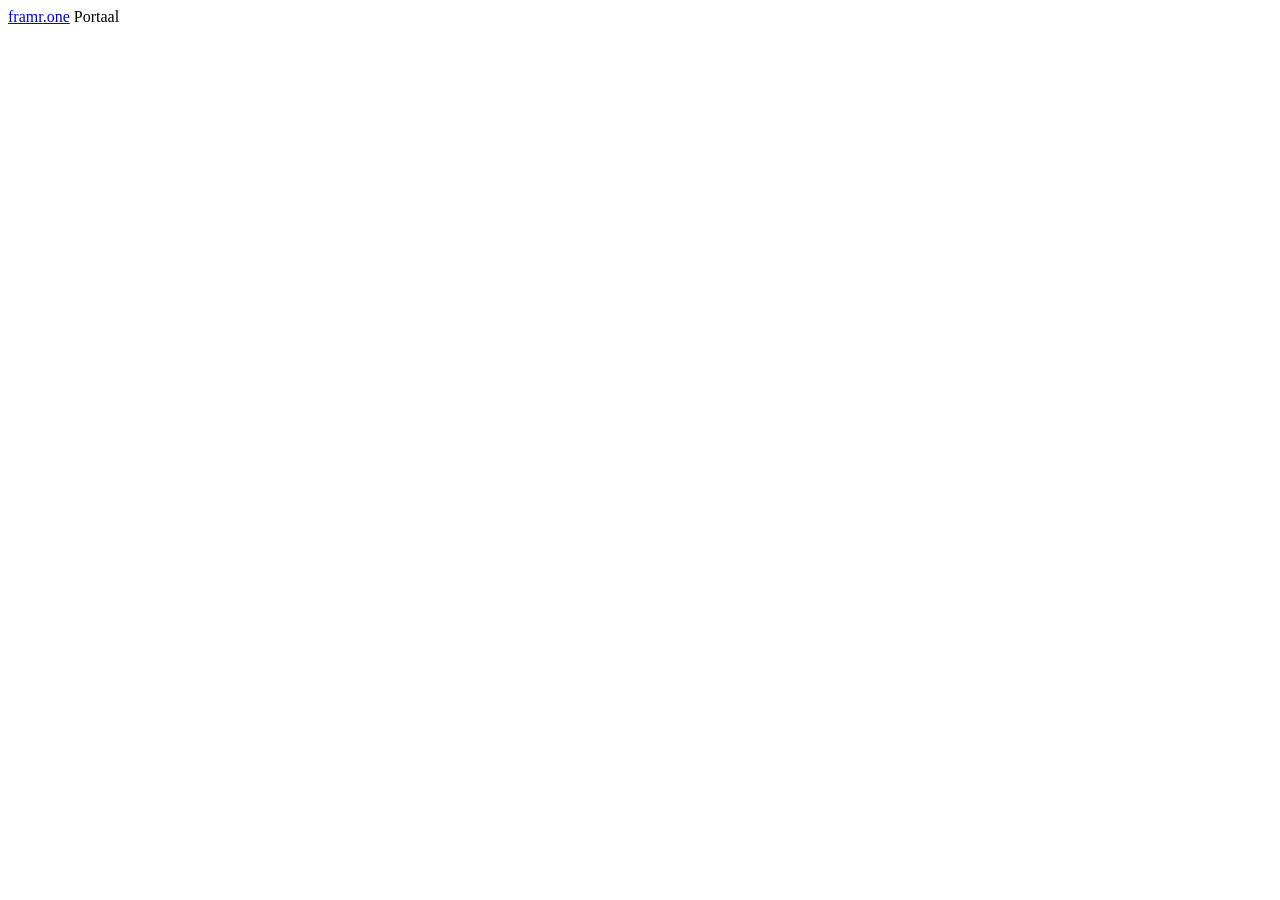
==== index.html @ 24c10995 "Publicatie Framr.one Portaal 4e0bba9" ====
<!doctype html>
<html lang="nl">
<head>
<meta charset="utf-8">
<meta name="viewport" content="width=device-width, initial-scale=1">
<title>Framr.one Portaal</title>
<link rel="preconnect" href="https://fonts.googleapis.com">
<link rel="preconnect" href="https://fonts.gstatic.com" crossorigin>
<link href="https://fonts.googleapis.com/css2?family=Familjen+Grotesk:wght@500;600;700&family=Public+Sans:wght@400;500;600&family=IBM+Plex+Mono:wght@400;500&display=swap" rel="stylesheet">
<link rel="stylesheet" href="/framr-portaal/app/framr.css?v=4e0bba9">
</head>
<body>

<div class="fr-rail" aria-hidden="true">
  <div class="basis"></div>
  <div class="voortgang" id="fr-voortgang"></div>
</div>

<header class="fr-top">
  <div class="fr-top-binnen">
    <a href="/" class="fr-merk" data-route>framr<span class="one">.one</span></a>
    <span class="fr-merk-label">Portaal</span>
  </div>
</header>

<nav class="fr-nav">
  <div class="fr-nav-binnen" id="fr-tabs"></div>
</nav>

<main class="fr-inhoud" id="fr-scherm"></main>

<script src="/framr-portaal/app/config.js?v=4e0bba9"></script>
<script type="module" src="/framr-portaal/app/framr.js?v=4e0bba9"></script>
</body>
</html>
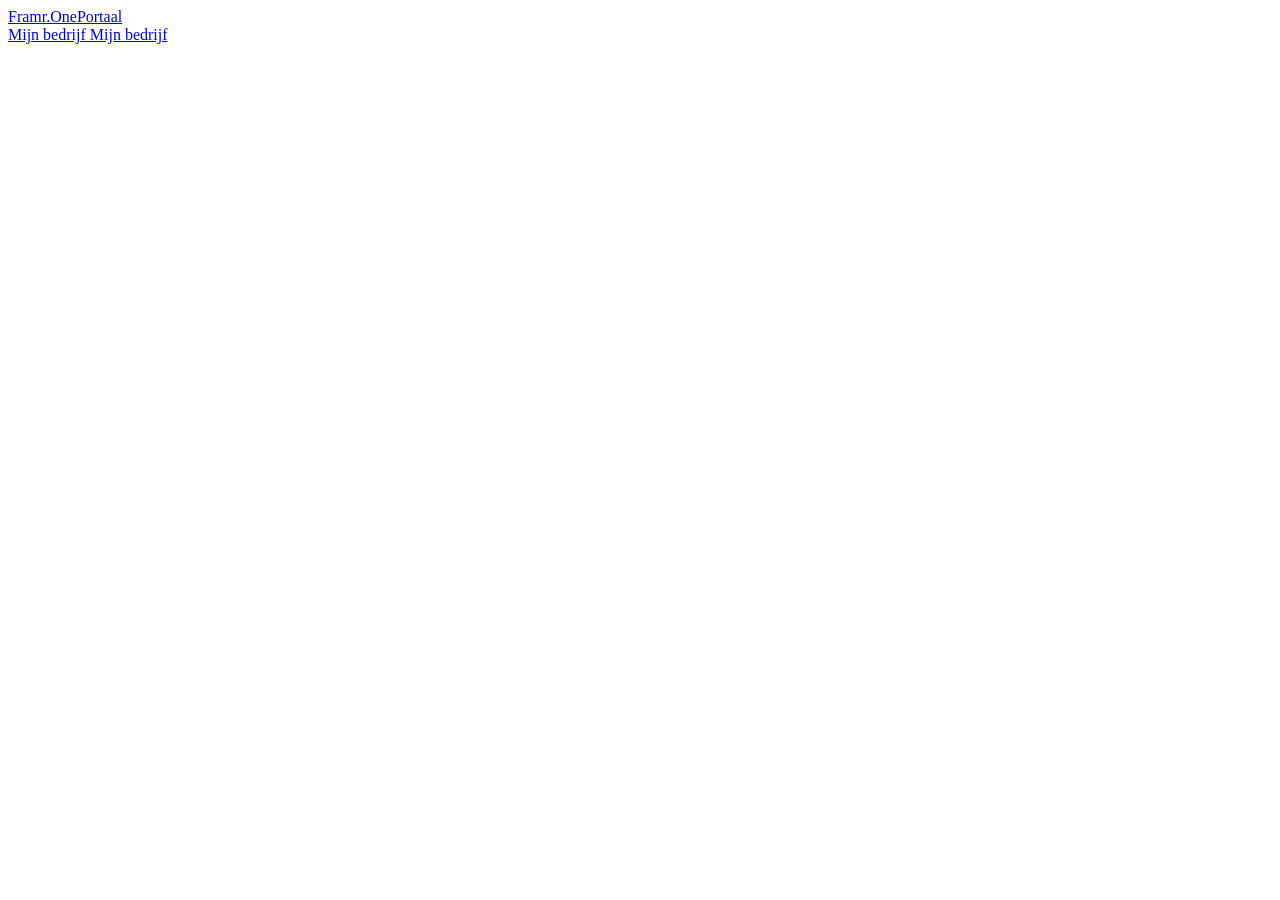
==== commit 4b0f7576: "Publicatie Framr.One Portaal 8d33d6c" ====
--- a/index.html
+++ b/index.html
@@ -3,33 +3,32 @@
 <head>
 <meta charset="utf-8">
 <meta name="viewport" content="width=device-width, initial-scale=1">
-<title>Framr.one Portaal</title>
+<title>Framr.One Portaal</title>
 <link rel="preconnect" href="https://fonts.googleapis.com">
 <link rel="preconnect" href="https://fonts.gstatic.com" crossorigin>
-<link href="https://fonts.googleapis.com/css2?family=Familjen+Grotesk:wght@500;600;700&family=Public+Sans:wght@400;500;600&family=IBM+Plex+Mono:wght@400;500&display=swap" rel="stylesheet">
-<link rel="stylesheet" href="/framr-portaal/app/framr.css?v=4e0bba9">
+<link href="https://fonts.googleapis.com/css2?family=Familjen+Grotesk:wght@500;600;700&family=Questrial&family=Public+Sans:wght@400;500;600&family=IBM+Plex+Mono:wght@400;500&display=swap" rel="stylesheet">
+<link rel="stylesheet" href="/framr-portaal/app/framr.css?v=8d33d6c">
 </head>
 <body>
 
-<div class="fr-rail" aria-hidden="true">
-  <div class="basis"></div>
-  <div class="voortgang" id="fr-voortgang"></div>
+<div class="fr-schil">
+  <aside class="fr-zij" id="fr-zij">
+    <div class="fr-rail" aria-hidden="true">
+      <div class="basis"></div>
+      <div class="voortgang" id="fr-voortgang"></div>
+    </div>
+    <a href="/" class="fr-merk" data-route><span class="fr-merk-naam">Framr<span class="one">.One</span></span><span class="fr-merk-label">Portaal</span></a>
+    <nav class="fr-nav" id="fr-tabs" aria-label="Onderdelen"></nav>
+    <a class="fr-zijvoet" id="fr-zijvoet" href="/bedrijf" data-route>
+      <span class="naam">Mijn bedrijf</span>
+      <span class="sub">Mijn bedrijf</span>
+    </a>
+  </aside>
+
+  <main class="fr-inhoud" id="fr-scherm"></main>
 </div>
 
-<header class="fr-top">
-  <div class="fr-top-binnen">
-    <a href="/" class="fr-merk" data-route>framr<span class="one">.one</span></a>
-    <span class="fr-merk-label">Portaal</span>
-  </div>
-</header>
-
-<nav class="fr-nav">
-  <div class="fr-nav-binnen" id="fr-tabs"></div>
-</nav>
-
-<main class="fr-inhoud" id="fr-scherm"></main>
-
-<script src="/framr-portaal/app/config.js?v=4e0bba9"></script>
-<script type="module" src="/framr-portaal/app/framr.js?v=4e0bba9"></script>
+<script src="/framr-portaal/app/config.js?v=8d33d6c"></script>
+<script type="module" src="/framr-portaal/app/framr.js?v=8d33d6c"></script>
 </body>
 </html>
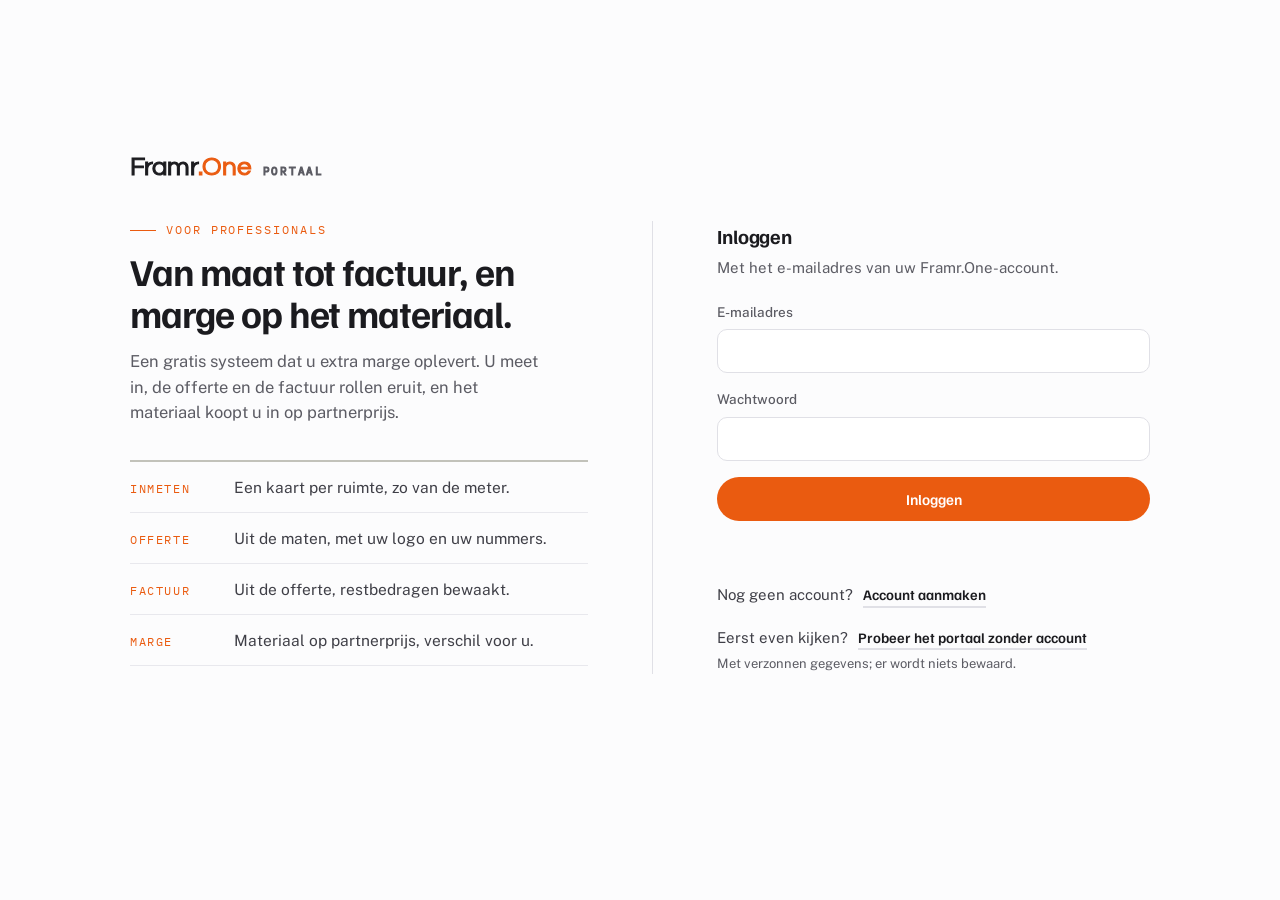
==== commit a253c757: "Publicatie Framr.One Portaal fc09fafd" ====
--- a/index.html
+++ b/index.html
@@ -7,7 +7,7 @@
 <link rel="preconnect" href="https://fonts.googleapis.com">
 <link rel="preconnect" href="https://fonts.gstatic.com" crossorigin>
 <link href="https://fonts.googleapis.com/css2?family=Familjen+Grotesk:wght@500;600;700&family=Questrial&family=Public+Sans:wght@400;500;600&family=IBM+Plex+Mono:wght@400;500&display=swap" rel="stylesheet">
-<link rel="stylesheet" href="/framr-portaal/app/framr.css?v=8d33d6c">
+<link rel="stylesheet" href="/app/framr.css?v=fc09fafd">
 </head>
 <body>
 
@@ -28,7 +28,7 @@
   <main class="fr-inhoud" id="fr-scherm"></main>
 </div>
 
-<script src="/framr-portaal/app/config.js?v=8d33d6c"></script>
-<script type="module" src="/framr-portaal/app/framr.js?v=8d33d6c"></script>
+<script src="/app/config.js?v=fc09fafd"></script>
+<script type="module" src="/app/framr.js?v=fc09fafd"></script>
 </body>
 </html>
--- a/app/framr.css
+++ b/app/framr.css
@@ -0,0 +1,798 @@
+/* Framr.One ontwerpsysteem. De tokens komen uit het Claude Design-ontwerp van Jelle (besluit
+   2026-08-21); de maat en de indeling uit werkblad 2 op het ontwerpcanvas (akkoord Jelle
+   12-09-2026): menu links met de maatlijn erin, alles een maat groter, lijnen in plaats van dozen,
+   en geen donkere vullingen. Oranje is het enige accent en de enige selectiekleur; maten en labels
+   staan altijd in mono. */
+
+:root {
+  --grond: #FCFCFD;
+  --vlak: #FFFFFF;
+  --inkt: #1B1B1F;
+  --tekst: #3F3F47;
+  --label: #5C5C64;
+  --stil: #74747C;
+  --lijn: #E0E0E6;
+  --lijn-zacht: #E8E8ED;
+  --maatlijn: #C2C2BA;
+  --oranje: #EA5B10;
+  --oranje-donker: #CE4A08;
+  --oranje-zacht: #FDEBE0;
+  --groen: #1FA45A;
+  --groen-zacht: #D6F2E1;
+  --groen-tekst: #2E7D4F;
+  --kop: "Familjen Grotesk", "Helvetica Neue", Arial, sans-serif;
+  /* Het woordmerk staat los van de koppen. Gekozen door Jelle op 12-09-2026 voor de site en op
+     13-09-2026 vastgesteld als het definitieve logo, dus ook hier: Questrial, hoofdletter F, de
+     rest klein, en ".One" samen in oranje. Questrial heeft maar een gewicht en leest daardoor dun;
+     de dikte komt van een lijn op de letter, wat de ronde vorm heel laat.
+
+     Het portaal draagt hem iets dikker dan de site (0.042 tegen 0.028), op verzoek van Jelle. Dat
+     past ook bij waar hij staat: in de menukolom is hij kleiner dan de kop van de site, en dun
+     leest slechter naarmate de letter kleiner wordt. */
+  --merk: "Questrial", "Century Gothic", "Helvetica Neue", Arial, sans-serif;
+  --merk-dikte: 0.042em;
+  --lopend: "Public Sans", "Helvetica Neue", Arial, sans-serif;
+  --mono: "IBM Plex Mono", "SF Mono", Consolas, monospace;
+  --zij: 248px;
+}
+
+* { box-sizing: border-box; }
+
+/* Het hidden-attribuut moet ook winnen van een klasse die display zet. Zonder deze regel blijft een
+   verborgen .fr-veldrij gewoon staan: display:flex uit de klasse overschrijft de standaardregel van
+   de browser, en dan verbergt hidden niets meer. */
+[hidden] { display: none !important; }
+
+html, body {
+  margin: 0;
+  background: var(--grond);
+  color: var(--inkt);
+  font-family: var(--lopend);
+  font-size: 16px;
+  line-height: 1.55;
+}
+
+h1, h2, h3, .fr-merk, .fr-knop, .fr-tab, .fr-seg button, .fr-keuze, .fr-in, .fr-rij .hoofd,
+.fr-form input, .fr-form select, .fr-form textarea { font-family: var(--kop); }
+
+a { color: var(--inkt); text-decoration: none; }
+a:hover { color: var(--oranje); }
+
+/* ---------- de schil: menu links, het blad rechts ---------- */
+
+.fr-schil { display: flex; min-height: 100vh; }
+
+.fr-zij {
+  width: var(--zij); flex: none; position: sticky; top: 0; height: 100vh; overflow: hidden;
+  background: var(--vlak); border-right: 1px solid var(--lijn);
+  display: flex; flex-direction: column; padding: 28px 0 24px;
+}
+
+/* De maatlijn in het menu: de basislijn met een streepje per onderdeel, en de oranje voortgang
+   die meetekent met het scrollen. */
+.fr-rail { position: absolute; left: 22px; top: 104px; bottom: 92px; width: 1px; pointer-events: none; }
+.fr-rail .basis { position: absolute; left: 0; top: 0; bottom: 0; width: 1px; background: var(--lijn); }
+.fr-rail .voortgang { position: absolute; left: 0; top: 0; width: 1px; height: 0; background: var(--oranje); transition: height .12s linear; }
+
+.fr-merk { display: block; padding: 0 22px 26px 36px; font-family: var(--merk); font-weight: 400; font-size: 25px; letter-spacing: -0.01em; line-height: 1.2; color: var(--inkt); -webkit-text-stroke: var(--merk-dikte) currentColor; paint-order: stroke fill; }
+.fr-merk:hover { color: var(--inkt); }
+.fr-merk .one { color: var(--oranje); }
+/* Het woordmerk is een woord en geen drie losse stukken. Zonder deze omhulling werd Framr in een
+   flexrij een eigen vakje, en dan valt de tussenruimte van de rij ook tussen Framr en .One. Dat was
+   op het inlogscherm goed te zien: een gat van twaalf pixels middenin de naam. */
+.fr-merk-naam, .fr-inlog__merk .naam { white-space: nowrap; }
+.fr-merk-label { display: block; font-family: var(--mono); font-size: 11px; letter-spacing: .16em; color: var(--label); text-transform: uppercase; margin-top: 4px; font-weight: 400; }
+
+.fr-nav { display: flex; flex-direction: column; gap: 2px; }
+.fr-tab {
+  display: flex; align-items: center; gap: 12px; height: 46px; padding: 0 16px 0 22px; margin-right: 18px;
+  font-size: 15px; color: var(--tekst); border-radius: 0 10px 10px 0; white-space: nowrap;
+}
+.fr-tab:hover { color: var(--inkt); background: #F4F4F6; }
+.fr-tab .tick { width: 8px; height: 1px; background: var(--maatlijn); flex: none; }
+.fr-tab svg { flex: none; stroke: var(--stil); }
+.fr-tab.actief { background: var(--oranje-zacht); color: var(--inkt); font-weight: 600; }
+.fr-tab.actief .tick { width: 14px; height: 2px; background: var(--oranje); }
+.fr-tab.actief svg { stroke: var(--oranje); }
+/* Mijn bedrijf staat op een groot scherm onderin het menu, als voet; het menu-item is er voor de
+   telefoon, waar de voet niet past. */
+.fr-tab.bedrijf { display: none; }
+
+.fr-zijvoet { display: block; margin: auto 18px 0 36px; padding-top: 18px; border-top: 1px solid var(--lijn-zacht); }
+.fr-zijvoet .naam { display: block; font-family: var(--kop); font-size: 15px; font-weight: 600; color: var(--inkt); overflow: hidden; text-overflow: ellipsis; white-space: nowrap; }
+.fr-zijvoet .sub { display: block; font-family: var(--mono); font-size: 11px; letter-spacing: .12em; color: var(--stil); text-transform: uppercase; margin-top: 3px; }
+.fr-zijvoet:hover .naam, .fr-zijvoet.actief .sub { color: var(--oranje); }
+
+/* Het blad */
+.fr-inhoud { flex: 1 1 auto; width: 100%; min-width: 0; max-width: 1200px; margin: 0 auto; padding: 48px 56px 72px; }
+
+/* ---------- de kop van een pagina ---------- */
+
+.fr-paginakop { display: flex; align-items: flex-end; gap: 24px 40px; flex-wrap: wrap; margin-bottom: 30px; }
+.fr-paginakop > div:first-child { flex: 1 1 420px; min-width: 0; }
+.fr-paginakop-acties { display: flex; gap: 12px; align-items: center; flex-wrap: wrap; padding-bottom: 6px; }
+.fr-paginakop-acties .fr-stand { font-size: 14.5px; }
+.fr-paginakop-acties .fr-fase { margin-right: 2px; }
+.fr-eyebrow { font-family: var(--mono); font-size: 12px; letter-spacing: .16em; color: var(--oranje); text-transform: uppercase; display: flex; align-items: center; gap: 10px; margin: 0; }
+.fr-eyebrow::before { content: ""; width: 26px; height: 1px; background: var(--oranje); flex: none; }
+h1.fr-kop { font-size: 34px; line-height: 1.12; letter-spacing: -0.02em; font-weight: 600; margin: 10px 0 6px; text-wrap: balance; }
+.fr-onderkop { color: var(--tekst); font-size: 16.5px; max-width: 58ch; margin: 0 0 30px; }
+.fr-paginakop .fr-onderkop { margin-bottom: 0; }
+
+/* ---------- tellers ---------- */
+
+.fr-tegels { display: grid; grid-template-columns: repeat(auto-fit, minmax(190px, 1fr)); gap: 0; margin: 8px 0 12px; }
+.fr-tegel { padding: 4px 28px 8px 0; }
+.fr-tegel + .fr-tegel { padding-left: 28px; border-left: 1px solid var(--lijn); }
+.fr-tegel .naam { font-family: var(--mono); font-size: 12px; letter-spacing: .14em; color: var(--label); text-transform: uppercase; }
+.fr-tegel .waarde { font-family: var(--mono); font-size: 40px; font-weight: 500; line-height: 1.05; letter-spacing: -0.02em; margin-top: 8px; font-variant-numeric: tabular-nums; display: flex; align-items: baseline; gap: 12px; flex-wrap: wrap; }
+.fr-tegel .waarde small { font-size: 14px; font-weight: 400; color: var(--label); letter-spacing: 0; }
+/* Een teller die om actie vraagt (er valt iets te bestellen) staat oranje. */
+.fr-tegel .waarde.let { color: var(--oranje); }
+/* Een bedrag is langer dan een aantal en past niet op 48 pixels in een teller van een kwart blad. */
+.fr-tegel .waarde.geld { font-size: 30px; }
+
+/* ---------- lijsten: lijnen in plaats van kaarten ---------- */
+
+/* De kop boven een blok, met de maatlijn erboven. */
+.fr-blokkop { display: flex; align-items: center; gap: 12px; flex-wrap: wrap; margin: 40px 0 0; padding: 18px 0 12px; border-top: 2px solid var(--maatlijn); }
+.fr-blokkop h2 { font-size: 21px; letter-spacing: -0.015em; font-weight: 600; margin: 0; }
+/* De telling naast een kop: een getal in een rond vakje. Een maat (zoals het vloertotaal) blijft
+   gewoon een regel in mono. */
+.fr-blokkop .maatje { display: inline-flex; align-items: center; justify-content: center; min-width: 30px; height: 28px; padding: 2px 10px 0; border-radius: 999px; background: var(--vlak); border: 1.5px solid #CFCFD6; font-family: var(--kop); font-size: 14px; font-weight: 700; line-height: 1; color: var(--inkt); letter-spacing: 0; font-variant-numeric: tabular-nums; }
+.fr-blokkop #im-vloersom, .fr-blokkop #im-kozijnsom { height: auto; min-width: 0; padding: 0; border: 0; background: transparent; font-family: var(--mono); font-size: 13px; font-weight: 400; color: var(--tekst); }
+.fr-blokkop .rechts { margin-left: auto; display: flex; gap: 10px; align-items: center; flex-wrap: wrap; }
+
+/* De kolomkoppen boven een lijst. Ze dragen dezelfde klassen als de cellen in een rij, zodat ze
+   erboven staan zonder een tabel te hoeven zijn. */
+.fr-th { display: flex; align-items: center; gap: 18px; padding: 8px 0; border-bottom: 1px solid var(--lijn); font-family: var(--mono); font-size: 11.5px; letter-spacing: .14em; text-transform: uppercase; color: var(--label); }
+
+.fr-rijen { display: flex; flex-direction: column; }
+.fr-rij { display: flex; align-items: center; gap: 20px; flex-wrap: wrap; min-height: 68px; padding: 16px 0; border-bottom: 1px solid var(--lijn); position: relative; isolation: isolate; }
+/* Aanwijzen licht de rij zacht op, iets breder dan de lijnen, zonder dat er iets verschuift. */
+.fr-rij::before { content: ""; position: absolute; inset: 1px -14px; border-radius: 10px; background: var(--oranje-zacht); opacity: 0; z-index: -1; transition: opacity .12s; }
+.fr-rij:hover::before { opacity: .45; }
+.fr-rij .hoofd { font-weight: 600; font-size: 17px; min-width: 180px; line-height: 1.3; }
+/* De naam is de weg naar binnen: een dunne streep eronder zegt dat, ook zonder muis. */
+.fr-rij .hoofd a { border-bottom: 1.5px solid var(--lijn); padding-bottom: 1px; transition: border-color .12s; }
+.fr-rij .hoofd a:hover { color: var(--inkt); border-bottom-color: var(--oranje); }
+
+/* De hele rij is de weg naar binnen, niet alleen de naam.
+
+   Myron liep hier tegenaan in zijn testronde (20-09-2026): je mikt op een woord van twee
+   centimeter terwijl de rij de volle breedte heeft, en de rij licht bij het aanwijzen al op alsof
+   hij klikbaar is. Dat beloofde het scherm dus al zonder het waar te maken.
+
+   Het is een overlay op de bestaande link en geen tweede link: zo blijft er een naam om met het
+   toetsenbord te bereiken en een voorleesprogramma leest er niet dubbel. Alles wat zelf een
+   handeling draagt (de knoppen achteraan, het puntjesmenu, een keuzelijst in een rij) gaat er
+   met een eigen stapel bovenop, anders vangt de overlay die klikken op. */
+.fr-rij .hoofd a::after { content: ""; position: absolute; inset: 0; z-index: 1; }
+.fr-rij .rechts, .fr-rij .fr-meer, .fr-rij .fr-actie, .fr-rij button, .fr-rij select, .fr-rij input,
+.fr-rij .sub a, .fr-rij label { position: relative; z-index: 2; }
+.fr-rij .sub { color: var(--tekst); font-size: 15px; }
+.fr-rij .sub .wie { color: var(--inkt); }
+.fr-rij .sub .waar { color: var(--label); }
+.fr-rij .sub .punt { display: inline-block; width: 3px; height: 3px; border-radius: 50%; background: var(--maatlijn); margin: 0 9px; vertical-align: middle; }
+/* Een aantal met een icoontje: de inmetingen en offertes van een klus. */
+.fr-tel { display: inline-flex; align-items: center; gap: 6px; margin-right: 16px; font-family: var(--mono); font-size: 13px; color: var(--tekst); }
+.fr-tel svg { width: 15px; height: 15px; stroke: var(--stil); }
+.fr-tel b { font-weight: 500; }
+.fr-rij .sub a { border-bottom: 1px solid var(--lijn); }
+.fr-rij .maatje { font-family: var(--mono); font-size: 13px; color: var(--tekst); letter-spacing: .02em; font-variant-numeric: tabular-nums; line-height: 1.5; display: inline-flex; align-items: baseline; gap: 14px; }
+/* Een bedrag of een maat staat rechts uitgelijnd in een vast vakje en een datum links ernaast,
+   zodat ze in alle rijen van een lijst precies onder elkaar staan. */
+.fr-rij .maatje .geld, .fr-rij .maatje .tal { display: inline-block; text-align: right; white-space: nowrap; }
+.fr-rij .maatje .geld { min-width: 96px; color: var(--inkt); }
+.fr-rij .maatje .tal { min-width: 80px; }
+.fr-rij .maatje .wanneer { color: var(--label); white-space: nowrap; }
+/* De knoppen achteraan een rij mogen afbreken. Zonder wrap duwden vier knoppen (de inmetingrij op
+   de klantkaart) de pagina op een telefoon een stuk breder dan het scherm. */
+.fr-rij .rechts { margin-left: auto; display: flex; gap: 16px; align-items: center; flex-wrap: wrap; justify-content: flex-end; }
+
+/* Een lijst met kolommen: elke rij is een raster met dezelfde verdeling, zodat de rijen onder
+   elkaar uitlijnen en de kolomkoppen erboven kloppen. Op een telefoon vallen ze weer los. */
+@media (min-width: 901px) {
+  .fr-rijen.tabel .fr-rij, .fr-th { display: grid; grid-template-columns: minmax(0, 20fr) minmax(0, 33fr) minmax(0, 17fr) minmax(0, 30fr); align-items: center; }
+  .fr-rijen.tabel.klanten .fr-rij, .fr-th.klanten { grid-template-columns: minmax(0, 19fr) minmax(0, 24fr) minmax(0, 28fr) minmax(0, 24fr) minmax(0, 5fr); }
+  /* Elke cel een regel: wat niet past krijgt puntjes, zodat alle rijen even hoog zijn en alles
+     op een lijn ligt. */
+  .fr-rijen.tabel .hoofd, .fr-rijen.tabel .sub, .fr-rijen.tabel .maatje { min-width: 0; white-space: nowrap; overflow: hidden; text-overflow: ellipsis; }
+  .fr-rijen.tabel .hoofd a { display: inline-block; max-width: 100%; overflow: hidden; text-overflow: ellipsis; vertical-align: bottom; }
+  /* De laatste kolom in vaste vakken: de faselijn, dan de stand of een actie links uitgelijnd,
+     dan het puntjesmenu. Zo staan alle stippen precies onder elkaar. */
+  .fr-rijen.tabel .rechts { margin-left: 0; display: grid; grid-template-columns: auto minmax(0, 1fr) 32px; align-items: center; justify-items: start; gap: 14px; width: 100%; }
+  .fr-rijen.tabel .rechts > :only-child { grid-column: 1; }
+  .fr-rijen.tabel .rechts .fr-meer { grid-column: 3; }
+  /* De regels van een offerte of factuur: het bedrag rechts uitgelijnd, met een kop erboven. */
+  .fr-rijen.tabel.regels .fr-rij, .fr-th.regels { grid-template-columns: minmax(0, 30fr) minmax(0, 34fr) minmax(0, 16fr) minmax(0, 20fr); }
+  .fr-rijen.tabel.regels .rechts { display: flex; justify-content: flex-end; }
+  .fr-th.regels .rechts { text-align: right; }
+  .fr-rijen.tabel.regels .rechts .geld { font-family: var(--mono); font-size: 14px; color: var(--inkt); font-variant-numeric: tabular-nums; }
+}
+
+/* De stand: een stip en een woord. Oranje als er iets te doen valt, een oranje ring als het bij
+   een ander ligt, groen als het klaar is, grijs als het stil ligt. */
+.fr-stand { display: inline-flex; align-items: center; gap: 9px; font-family: var(--kop); font-size: 13.5px; font-weight: 600; color: var(--inkt); white-space: nowrap; }
+.fr-stand i { width: 9px; height: 9px; border-radius: 50%; background: var(--oranje); box-shadow: 0 0 0 3px var(--oranje-zacht); flex: none; box-sizing: border-box; }
+.fr-stand.wacht i { background: var(--vlak); border: 2px solid var(--oranje); box-shadow: none; }
+.fr-stand.klaar i { background: var(--groen); box-shadow: 0 0 0 3px var(--groen-zacht); }
+.fr-stand.klaar { color: var(--groen-tekst); }
+.fr-stand.stil { color: var(--label); font-weight: 500; }
+.fr-stand.stil i { background: var(--lijn); box-shadow: none; }
+/* De fase van een klus als maatlijn: zes streepjes, tot waar hij is oranje. */
+.fr-fase { display: inline-flex; align-items: flex-end; gap: 3px; height: 12px; }
+.fr-fase i { width: 3px; height: 8px; border-radius: 1px; background: var(--lijn); }
+.fr-fase i:nth-child(odd) { height: 12px; }
+.fr-fase i.aan { background: var(--oranje); }
+.fr-fase.stil i.aan { background: var(--stil); }
+
+/* ---------- knoppen ---------- */
+
+.fr-knop {
+  display: inline-flex; align-items: center; justify-content: center; gap: 8px; height: 44px; padding: 0 20px;
+  border: 0; border-radius: 999px; cursor: pointer; font-size: 15px; font-weight: 600; line-height: 1;
+  background: var(--oranje); color: #fff; white-space: nowrap; transition: background .12s, border-color .12s;
+}
+.fr-knop:hover { background: var(--oranje-donker); color: #fff; }
+.fr-knop.tweede { background: var(--vlak); color: var(--inkt); border: 1px solid var(--lijn); box-shadow: none; }
+.fr-knop.tweede:hover { border-color: var(--stil); background: var(--vlak); color: var(--inkt); }
+.fr-knop.klein { height: 34px; padding: 0 14px; font-size: 13.5px; }
+
+/* Een actie als woord met een streep eronder: voor wat naast een rij of een kop hoort zonder een
+   knop te zijn (Doorrekenen, Naar offerte, Alle klussen). */
+.fr-actie { background: none; border: 0; padding: 0 0 1px; cursor: pointer; font-family: var(--kop); font-size: 14.5px; font-weight: 600; color: var(--inkt); border-bottom: 2px solid var(--lijn); line-height: 1.4; white-space: nowrap; transition: border-color .12s; }
+.fr-actie:hover { color: var(--inkt); border-bottom-color: var(--oranje); }
+
+/* Het puntjesmenu achteraan een rij: een rond knopje, en een lijstje eronder dat opent en dicht
+   gaat zonder script (details), en dichtgaat zodra je ernaast klikt. */
+.fr-meer { position: relative; flex: none; }
+.fr-meer summary { list-style: none; display: inline-flex; align-items: center; justify-content: center; width: 32px; height: 32px; border-radius: 999px; border: 1px solid transparent; color: var(--label); cursor: pointer; transition: background .12s, border-color .12s; }
+.fr-meer summary::-webkit-details-marker { display: none; }
+.fr-meer summary:hover, .fr-meer[open] summary { background: var(--vlak); border-color: var(--lijn); color: var(--inkt); }
+.fr-meer-lijst { position: absolute; right: 0; top: calc(100% + 6px); min-width: 220px; padding: 6px; background: var(--vlak); border: 1px solid var(--lijn); border-radius: 12px; box-shadow: 0 14px 34px rgba(27, 27, 31, .12); z-index: 30; display: flex; flex-direction: column; gap: 2px; }
+.fr-meer-lijst .fr-knop { height: 38px; width: 100%; justify-content: flex-start; padding: 0 12px; border: 0; border-radius: 8px; background: transparent; color: var(--inkt); font-size: 14.5px; font-weight: 500; }
+.fr-meer-lijst .fr-knop:hover { background: var(--oranje-zacht); color: var(--inkt); border: 0; }
+.fr-knop[disabled] { opacity: .5; cursor: default; }
+
+/* Een rij losse keuzeknoppen, zoals de vloeren in een calculatie. */
+.fr-chips { display: flex; gap: 8px; flex-wrap: wrap; align-items: center; margin-bottom: 8px; }
+
+/* De onderdelen van een klus: een vinklijst die pas verschijnt vanuit het puntjesmenu en er als
+   instelling uitziet, niet als de weg naar het inmeten. */
+.fr-onderdelen .fr-blokkop { margin-top: 24px; }
+.fr-onderdelen .fr-checklist { grid-template-columns: repeat(auto-fit, minmax(180px, 1fr)); gap: 0 28px; max-width: 720px; }
+.fr-onderdelen .fr-checklist label { border-bottom: 0; padding: 6px 0; }
+.fr-knoppenrij { display: flex; gap: 10px; flex-wrap: wrap; align-items: center; margin-top: 8px; }
+
+/* ---------- de snelkaarten en de schakels ---------- */
+
+.fr-snel { display: grid; grid-template-columns: repeat(auto-fit, minmax(240px, 1fr)); gap: 0 36px; margin: 0 0 10px; }
+.fr-kaart { display: block; padding: 18px 0; border-bottom: 1px solid var(--lijn); }
+.fr-kaart:hover { color: var(--inkt); }
+.fr-kaart .k { display: block; font-family: var(--kop); font-size: 19px; font-weight: 600; margin-bottom: 4px; border-bottom: 2px solid transparent; width: max-content; max-width: 100%; }
+.fr-kaart:hover .k { border-bottom-color: var(--oranje); }
+.fr-kaart .o { display: block; font-size: 15px; color: var(--label); line-height: 1.5; }
+
+/* Twee panelen naast elkaar. Op een telefoon vallen ze onder elkaar. */
+.fr-twee { display: grid; grid-template-columns: 1fr 1fr; gap: 0 40px; align-items: start; }
+/* In een half blad past een rij niet op een regel: de naam bovenaan, eronder de klant en de maat,
+   de stand rechts over beide regels heen. */
+@media (min-width: 901px) {
+  /* Naam en klant links onder elkaar, het bedrag en de datum in het midden, de stand rechts in
+     een vast vak; zo staat in het hele paneel alles onder elkaar. */
+  .fr-twee .fr-rij { display: grid; grid-template-columns: minmax(0, 1fr) auto auto; grid-template-rows: auto auto; gap: 3px 22px; align-items: center; }
+  .fr-twee .fr-rij .hoofd { grid-column: 1; grid-row: 1; min-width: 0; }
+  .fr-twee .fr-rij .sub { grid-column: 1; grid-row: 2; }
+  .fr-twee .fr-rij .maatje { grid-column: 2; grid-row: 1 / span 2; justify-self: end; white-space: nowrap; }
+  .fr-twee .fr-rij .rechts { grid-column: 3; grid-row: 1 / span 2; margin-left: 0; min-width: 112px; justify-content: flex-start; }
+  .fr-twee .fr-rij .rechts:empty { min-width: 0; }
+}
+
+/* De schakels onder Mijn bedrijf: wat gebruik je. Aan is de gewone stand, dus die is rustig; uit
+   valt op doordat de regel dooft, want dat is de afwijking die je moet kunnen zien. */
+.fr-schakels { display: grid; grid-template-columns: repeat(auto-fit, minmax(300px, 1fr)); gap: 0 36px; margin-bottom: 10px; }
+.fr-schakel {
+  text-align: left; background: transparent; border: 0; border-bottom: 1px solid var(--lijn);
+  padding: 18px 0; cursor: pointer; font-family: var(--lopend); color: var(--inkt);
+}
+.fr-schakel:hover .k { color: var(--oranje); }
+.fr-schakel .k { display: flex; align-items: baseline; gap: 10px; font-family: var(--kop); font-size: 17px; font-weight: 600; margin-bottom: 4px; }
+/* Aan of uit als stip met een woord, dezelfde taal als de stand van een klus. */
+.fr-schakel .stand { display: inline-flex; align-items: center; gap: 8px; margin-left: auto; font-family: var(--kop); font-size: 13.5px; font-weight: 600; text-transform: capitalize; color: var(--label); }
+.fr-schakel .stand::before { content: ""; width: 9px; height: 9px; border-radius: 50%; background: var(--vlak); border: 2px solid var(--lijn); box-sizing: border-box; }
+.fr-schakel.aan .stand { color: var(--inkt); }
+.fr-schakel.aan .stand::before { background: var(--oranje); border: 0; box-shadow: 0 0 0 3px var(--oranje-zacht); }
+.fr-schakel .o { display: block; font-size: 15px; color: var(--label); line-height: 1.5; }
+.fr-schakel:not(.aan) .k, .fr-schakel:not(.aan) .o { color: var(--stil); }
+
+/* ---------- zoeken en bladeren ---------- */
+
+.fr-zoekbalk { display: flex; gap: 10px; flex-wrap: wrap; align-items: center; margin: 0 0 4px; padding: 14px 0; }
+.fr-zoekbalk input[type="search"], .fr-zoekbalk select {
+  min-height: 44px; padding: 0 14px; border: 1px solid var(--lijn); border-radius: 10px;
+  background: var(--vlak); color: var(--inkt); font-family: var(--kop); font-size: 15px;
+}
+.fr-zoekbalk input[type="search"] { flex: 1; min-width: 220px; max-width: 420px; }
+.fr-zoekbalk input[type="search"]:focus, .fr-zoekbalk select:focus { outline: none; border-color: var(--oranje); box-shadow: 0 0 0 1px var(--oranje); }
+.fr-filterrij { flex-basis: 100%; display: flex; gap: 8px; flex-wrap: wrap; align-items: center; padding: 12px 0 4px; }
+
+.fr-blader { display: flex; justify-content: flex-end; align-items: center; gap: 14px; margin-top: 18px; }
+.fr-blader:empty { display: none; }
+.fr-blader .maatje { font-family: var(--mono); font-size: 12px; color: var(--stil); letter-spacing: .08em; }
+
+/* ---------- leeg, noot, melding ---------- */
+
+/* Leeg scherm dat vertelt wat er komt: een regel in de lijst, geen doos. */
+.fr-leeg { padding: 20px 0; border-bottom: 1px solid var(--lijn); color: var(--tekst); font-size: 15.5px; max-width: 70ch; }
+.fr-leeg .naam { font-family: var(--mono); font-size: 12px; letter-spacing: .14em; color: var(--oranje); text-transform: uppercase; margin-bottom: 8px; }
+.fr-leeg p { margin: 8px 0; }
+
+.fr-note { border-left: 2px solid var(--oranje); padding: 2px 0 2px 16px; margin: 32px 0 0;
+  font-size: 15.5px; color: var(--tekst); max-width: 74ch; line-height: 1.6; }
+.fr-note b { color: var(--inkt); }
+
+/* Een hint in een zin is lopende tekst; een hint in een label of achter een getal is mono. */
+.fr-hint { font-family: var(--mono); font-size: 13px; color: var(--stil); letter-spacing: .02em; font-weight: 400; line-height: 1.6; }
+p.fr-hint { font-family: var(--lopend); font-size: 15px; color: var(--label); letter-spacing: 0; max-width: 70ch; margin: 0 0 16px; }
+.fr-formfout { color: var(--oranje-donker); font-size: 15px; min-height: 1.2em; margin: 10px 0 0; }
+
+/* Korte melding onderin beeld: wit met een oranje rand, geen donkere balk. */
+.fr-melding { position: fixed; left: 50%; bottom: 28px; transform: translateX(-50%);
+  background: var(--vlak); color: var(--inkt); font-size: 15px; padding: 12px 18px; border-radius: 10px;
+  border: 1px solid var(--lijn); border-left: 3px solid var(--oranje);
+  box-shadow: 0 14px 34px rgba(27, 27, 31, .14); z-index: 90; max-width: calc(100vw - 40px); }
+
+/* ---------- formulieren ---------- */
+
+.fr-login { max-width: 560px; margin: 8vh auto 0; }
+
+/* ---------- het inlogscherm ----------
+
+   De enige pagina die een bezoeker ziet voordat hij iets van het portaal weet, en tot 13-09-2026
+   ook de enige zonder merk: het menu links is dan verborgen, dus er stond een kaal formulier op een
+   lege grond. Nu draagt hij zelf de naam, de belofte en wat je ermee doet.
+
+   Twee kolommen op een breed scherm, gescheiden door een lijn en niet door een doos, met het
+   verhaal links en het formulier rechts. Onder de 900 pixels zakt het formulier onder het verhaal.
+   Geen vlakken, geen kaders, dezelfde bijna witte grond als de rest. */
+
+.fr-inlog { display: grid; grid-template-columns: 1.05fr 1fr; align-items: stretch;
+  max-width: 1020px; margin: 11vh auto 0; }
+.fr-inlog__verhaal { padding-right: 64px; }
+.fr-inlog__merk { grid-column: 1 / -1; display: flex; align-items: baseline; gap: 12px;
+  font-family: var(--merk); font-size: 26px; font-weight: 400; letter-spacing: -0.01em;
+  -webkit-text-stroke: var(--merk-dikte) currentColor; paint-order: stroke fill;
+  margin: 0 0 34px; }
+.fr-inlog__merk .one { color: var(--oranje); }
+.fr-inlog__merk .label { font-family: var(--mono); font-size: 11px; letter-spacing: .16em;
+  color: var(--label); text-transform: uppercase; font-weight: 400; }
+.fr-inlog h1.fr-kop { font-size: 38px; margin-bottom: 14px; }
+.fr-inlog .fr-onderkop { margin-bottom: 34px; max-width: 42ch; }
+
+/* Wat je ermee doet, als drie regels op een rij: een streepje, een woord in mono, de zin erachter.
+   Dezelfde maatlijn als in het menu, zodat het scherm bij de rest hoort. */
+.fr-inlog__lijst { list-style: none; margin: 0; padding: 0; border-top: 2px solid var(--maatlijn); }
+.fr-inlog__lijst li { display: flex; align-items: baseline; gap: 16px; padding: 13px 0;
+  border-bottom: 1px solid var(--lijn-zacht); color: var(--tekst); font-size: 15.5px; }
+.fr-inlog__lijst b { font-family: var(--mono); font-size: 11.5px; letter-spacing: .14em;
+  text-transform: uppercase; color: var(--oranje); font-weight: 400; flex: none; width: 88px; }
+
+.fr-inlog__vak { padding-left: 64px; border-left: 1px solid var(--lijn); }
+.fr-inlog__vak h2 { font-size: 20px; margin: 0 0 4px; letter-spacing: -0.01em; }
+.fr-inlog__vak .fr-onderkop { font-size: 15px; margin-bottom: 22px; max-width: none; }
+.fr-inlog__vak .fr-form { margin-top: 0; }
+.fr-inlog__vak .fr-knop { width: 100%; }
+.fr-inlog__nieuw { margin: 18px 0 0; font-size: 15px; color: var(--tekst); }
+.fr-inlog__nieuw .fr-actie { margin-left: 6px; }
+
+/* Op een telefoon komt het formulier boven het verhaal te staan. Wie terugkomt wil inloggen en
+   niet eerst langs de uitleg scrollen; wie nieuw is leest gewoon door. */
+/* Het aanmeldscherm: breder dan het inlogscherm, want hier staan drie velden naast elkaar. De
+   blokkoppen erin zijn alleen een streep met een woord, zonder de marge van een paginakop. */
+.fr-aanmeld { max-width: 900px; }
+.fr-aanmeld .fr-onderkop { max-width: 62ch; }
+.fr-aanmeld .fr-blokkop { margin-top: 26px; padding-bottom: 8px; }
+.fr-aanmeld .fr-blokkop:first-of-type { margin-top: 6px; }
+
+@media (max-width: 900px) {
+  .fr-inlog { grid-template-columns: 1fr; margin-top: 6vh; }
+  .fr-inlog__merk { order: -2; margin-bottom: 26px; }
+  .fr-inlog__vak { order: -1; padding-left: 0; border-left: 0; }
+  .fr-inlog__verhaal { padding-right: 0; margin-top: 40px; padding-top: 30px;
+    border-top: 2px solid var(--maatlijn); }
+  .fr-inlog h1.fr-kop { font-size: 30px; }
+  .fr-inlog .fr-onderkop { max-width: none; }
+}
+.fr-form { display: flex; flex-direction: column; gap: 16px; margin-top: 22px; max-width: 560px; }
+.fr-form-breed { max-width: none; }
+
+/* ---------- invullen met het vel ernaast ---------- */
+
+/* Keuze van Jelle, 17-09-2026: een offerte hoort zichtbaar te zijn terwijl je hem invult, want dan
+   zie je meteen het resultaat van wat je intikt. Links vul je in, rechts loopt het vel mee; het
+   vel blijft staan als de invulkolom langer wordt. Op een smal scherm valt het vel eronder, want
+   twee kolommen naast elkaar worden daar allebei onleesbaar. */
+.fr-werkblad { display: flex; gap: 44px; align-items: flex-start; }
+.fr-invullen { flex: 1 1 520px; min-width: 0; }
+.fr-meekijk { flex: 1 1 440px; min-width: 0; position: sticky; top: 28px; }
+.fr-meekijk-kop {
+  font-family: var(--mono); font-size: 10.5px; letter-spacing: .1em; text-transform: uppercase;
+  color: var(--stil); margin: 30px 0 12px;
+}
+.fr-meekijk .fr-hint { margin-top: 14px; }
+/* Het blad mag breder worden zodra er een vel naast staat; op 1200 werd allebei de helften te
+   smal en bleef er op een breed scherm een leeg vlak over. */
+.fr-inhoud:has(.fr-werkblad) { max-width: 1760px; }
+
+@media (max-width: 1180px) {
+  .fr-werkblad { flex-direction: column; gap: 8px; }
+  .fr-meekijk { position: static; width: 100%; }
+}
+.fr-form label { display: flex; flex-direction: column; gap: 7px; font-size: 13.5px; font-weight: 500; color: var(--label); flex: 1 1 200px; min-width: 120px; }
+/* Een label dat recht onder het vorige staat hoort zo hoog te zijn als zijn inhoud. De regel
+   hierboven (flex: 1 1 200px) is bedoeld voor labels die naast elkaar in een rij staan; in een
+   formulier dat van boven naar beneden loopt maakte diezelfde regel elk label 200 pixels hoog, met
+   gaten van tien centimeter tussen de velden. Dat was op het inlogscherm goed te zien. */
+.fr-form > label { flex: 0 0 auto; }
+.fr-form input, .fr-form select, .fr-form textarea {
+  font-size: 15.5px; color: var(--inkt); min-height: 44px; width: 100%; min-width: 0;
+  background: var(--vlak); border: 1px solid var(--lijn); border-radius: 10px; padding: 0 14px;
+}
+.fr-form textarea { padding: 12px 16px; min-height: 96px; line-height: 1.5; resize: vertical; }
+.fr-form input:focus, .fr-form select:focus, .fr-form textarea:focus { outline: none; border-color: var(--oranje); box-shadow: 0 0 0 1px var(--oranje); }
+.fr-form input[type="checkbox"] { width: 20px; min-height: 0; height: 20px; accent-color: var(--oranje); }
+.fr-form input[type="file"] { min-height: 0; padding: 10px 0; border: 0; background: transparent; }
+
+/* Een los veld buiten een formulier, met alleen de invultekst als label. Voor blokken waar de rij
+   zichzelf uitlegt, zoals het nieuw-klus-blok boven de klussenlijst. */
+.fr-in {
+  font-size: 15.5px; color: var(--inkt); flex: 1; min-width: 150px; min-height: 44px;
+  background: var(--vlak); border: 1px solid var(--lijn); border-radius: 10px; padding: 0 14px;
+}
+.fr-in:focus { outline: none; border-color: var(--oranje); box-shadow: 0 0 0 1px var(--oranje); }
+/* Een keuzelijst of getal dat in een rij meeloopt, naast de knoppen. */
+.fr-in.klein { min-height: 36px; padding: 0 10px; font-size: 13.5px; max-width: 200px; min-width: 0; }
+.fr-veldlabel { display: flex; flex-direction: column; gap: 7px; font-size: 13.5px; font-weight: 500; color: var(--label); flex: 1 1 200px; min-width: 120px; }
+.fr-veldrij { display: flex; gap: 14px; flex-wrap: wrap; }
+.fr-veldrij + .fr-veldrij { margin-top: 14px; }
+
+.fr-logoveld { display: flex; gap: 18px; align-items: flex-start; flex-wrap: wrap; }
+.fr-logovak {
+  width: 160px; height: 84px; border: 1px dashed var(--lijn); border-radius: 10px; background: var(--vlak);
+  display: flex; align-items: center; justify-content: center; overflow: hidden; padding: 8px; flex: none;
+}
+.fr-logovak img { max-width: 100%; max-height: 100%; object-fit: contain; }
+.fr-logovak span { font-family: var(--mono); font-size: 10.5px; letter-spacing: .12em; text-transform: uppercase; color: var(--label); }
+.fr-logoveld > div { display: flex; flex-direction: column; gap: 8px; align-items: flex-start; flex: 1; min-width: 220px; }
+.fr-logoveld .fr-hint { max-width: 52ch; }
+.fr-vinkbtw {
+  font-family: var(--mono); font-size: 12px; color: var(--label);
+  background: var(--vlak); border: 1px solid var(--lijn); border-radius: 8px; padding: 6px 8px;
+}
+
+/* De keuzeknoppen: een gekozen stand is oranje, de rest wit met een rand. Pillen, geen dozen. */
+.fr-seg { display: flex; flex-wrap: wrap; gap: 8px; }
+.fr-seg button { flex: 0 1 auto; min-height: 40px; padding: 0 16px; border: 1px solid var(--lijn); background: var(--vlak); color: var(--tekst); border-radius: 999px; font-size: 14.5px; font-weight: 500; cursor: pointer; }
+.fr-seg button:hover { border-color: var(--oranje); }
+.fr-seg button.aan { background: var(--oranje); border-color: var(--oranje); color: #fff; }
+.fr-seg.klein button { min-height: 32px; font-family: var(--mono); font-size: 10.5px; letter-spacing: .08em; text-transform: uppercase; padding: 0 12px; }
+
+.fr-keuze { padding: 8px 15px; border: 1px solid var(--lijn); background: var(--vlak); color: var(--tekst); border-radius: 999px; font-size: 14.5px; font-weight: 500; cursor: pointer; line-height: 1.3; }
+.fr-keuze:hover { border-color: var(--oranje); }
+.fr-keuze.aan { background: var(--oranje); border-color: var(--oranje); color: #fff; }
+/* Een keuze die van boven komt (de opname, de verdieping, de standaard) staat licht oranje; een
+   eigen keuze staat vol oranje. Zo is in een oogopslag te zien wat de vakman zelf heeft gezegd. */
+.fr-keuze.aan.geerfd { background: var(--oranje-zacht); border-color: var(--oranje); color: var(--oranje-donker); }
+
+/* ---------- de inmeetkaart ---------- */
+
+/* De genummerde stappen: een mono-label met de maatlijn eronder. */
+.fr-calc-pt { display: flex; align-items: baseline; gap: 12px; flex-wrap: wrap; font-family: var(--mono); font-size: 12px; letter-spacing: .16em; text-transform: uppercase; color: var(--oranje); margin: 40px 0 18px; padding-bottom: 10px; border-bottom: 2px solid var(--maatlijn); }
+.fr-calc-pt .fr-hint { text-transform: none; letter-spacing: .08em; }
+.fr-calc-pt:first-child { margin-top: 0; }
+
+/* Een ruimte is een rij met velden en een maatregel eronder, geen kader. */
+.fr-ruimte { border: 0; border-bottom: 1px solid var(--lijn); border-radius: 0; padding: 24px 0 18px; margin: 0; min-width: 0; background: transparent; display: flex; flex-direction: column; gap: 14px; }
+.fr-ruimte legend { font-family: var(--mono); font-size: 11px; letter-spacing: .14em; text-transform: uppercase; color: var(--stil); padding: 0; margin-bottom: 4px; }
+.fr-ruimtesom { margin: 0; font-family: var(--mono); font-size: 14px; color: var(--label); }
+.fr-ruimtevoet { display: flex; align-items: center; justify-content: space-between; gap: 12px 22px; flex-wrap: wrap; }
+#im-ruimtes { display: flex; flex-direction: column; }
+.fr-zoneruimtes { display: flex; flex-direction: column; }
+.fr-zoneruimtes:empty { min-height: 0; }
+
+/* De knoppen bij een ruimte of een verdieping zijn woorden met een streep eronder, geen knoppen:
+   Uitrekenen en Andere vloer of ondergrond (en Plint per wand bij een oude inmeting met wanden).
+   Alleen de hoofdknop blijft een knop. */
+.fr-ruimtevoet .fr-knop.klein.tweede, .fr-zonekop .fr-knop.klein.tweede, .fr-geo .fr-knop.klein.tweede,
+.fr-afwijk .fr-knop.klein.tweede, #im-vloerdeel > .fr-knoppenrij .fr-knop.klein.tweede,
+#im-kozijndeel > .fr-knoppenrij .fr-knop.klein.tweede, #im-vastdeel .fr-knoppenrij .fr-knop.klein.tweede,
+.fr-werkregel .fr-knop.klein.tweede {
+  height: auto; padding: 0 0 1px; border: 0; border-bottom: 2px solid var(--lijn); border-radius: 0;
+  background: transparent; color: var(--label); font-size: 14.5px; font-weight: 500; box-shadow: none; line-height: 1.4;
+}
+.fr-ruimtevoet .fr-knop.klein.tweede:hover, .fr-zonekop .fr-knop.klein.tweede:hover, .fr-geo .fr-knop.klein.tweede:hover,
+.fr-afwijk .fr-knop.klein.tweede:hover, #im-vloerdeel > .fr-knoppenrij .fr-knop.klein.tweede:hover,
+#im-kozijndeel > .fr-knoppenrij .fr-knop.klein.tweede:hover, #im-vastdeel .fr-knoppenrij .fr-knop.klein.tweede:hover,
+.fr-werkregel .fr-knop.klein.tweede:hover { color: var(--inkt); border-bottom-color: var(--oranje); background: transparent; }
+.fr-ruimtevoet .fr-knoppenrij { margin: 0; gap: 22px; }
+/* De knop waarvan het paneel open staat licht op, en blijft zijn eigen naam houden: zo zie je
+   welk paneel je voor je hebt, en sluit je het door nog een keer op dezelfde knop te drukken. */
+.fr-ruimtevoet .fr-knop.klein.tweede.aan, .fr-zonekop .fr-knop.klein.tweede.aan { color: var(--inkt); font-weight: 600; border-bottom-color: var(--oranje); }
+
+/* Het kruisje: verwijderen of sluiten, zonder het woord Weg. Rond, stil, en pas donker als je
+   eroverheen gaat. In de hoek van een ruimte staat het rechtsboven, naast het nummer. */
+.fr-kruis { display: inline-flex; align-items: center; justify-content: center; width: 30px; height: 30px; flex: none; padding: 0; border: 1px solid transparent; border-radius: 999px; background: transparent; color: var(--stil); cursor: pointer; transition: background .12s, color .12s, border-color .12s; }
+.fr-kruis:hover { color: var(--inkt); background: var(--vlak); border-color: var(--lijn); }
+.fr-ruimte { position: relative; }
+.fr-kruis.hoek { position: absolute; top: 18px; right: 0; }
+.fr-veldrij .fr-kruis { align-self: center; margin-bottom: 4px; }
+.fr-werkregel .fr-kruis { align-self: flex-end; margin-bottom: 8px; }
+
+/* De kop van een paneel: wat het is, en een kruisje om het te sluiten. */
+.fr-paneelkop { display: flex; align-items: center; justify-content: space-between; gap: 12px; margin: 0 0 10px; }
+.fr-paneelkop .fr-eyebrow { color: var(--inkt); font-size: 11.5px; letter-spacing: .14em; }
+.fr-paneelkop .fr-eyebrow::before { background: var(--oranje); }
+#im-vloerdeel > .fr-knoppenrij, #im-kozijndeel > .fr-knoppenrij { gap: 22px; padding: 18px 0 4px; }
+.fr-werkregel { align-items: flex-end; }
+.fr-werkregel .fr-knop.klein.tweede { margin-bottom: 14px; }
+
+/* Verdiepingen (stap 2): een kopregel met de naam en haar ruimtes eronder. Zonder verdiepingen is
+   er geen kop en staan de ruimtes zoals ze altijd stonden. */
+.fr-zone + .fr-zone { margin-top: 28px; }
+.fr-zonekop { display: flex; align-items: center; gap: 12px 22px; flex-wrap: wrap; padding: 12px 0; margin: 0; border-top: 2px solid var(--maatlijn); border-bottom: 1px solid var(--lijn); }
+.fr-zonekop.stil { border-top: 0; padding: 8px 0; }
+.fr-zonekop .fr-eyebrow { font-size: 12px; letter-spacing: .14em; }
+.fr-zonekop .fr-eyebrow::before { background: currentColor; }
+.fr-zonekop input.fr-in { flex: 1; min-width: 160px; max-width: 360px; min-height: 40px; font-size: 20px; font-weight: 600; border-color: transparent; background: transparent; padding: 0 10px; margin-left: -10px; }
+.fr-zonekop input.fr-in:hover { border-color: var(--lijn); }
+.fr-zonekop input.fr-in:focus { border-color: var(--oranje); background: var(--vlak); }
+.fr-zonekop .fr-knoppenrij { margin: 0 0 0 auto; gap: 22px; }
+
+/* Het paneel voor wat afwijkt: een inspringing met een lijn, geen doos. */
+.fr-afwijk { margin: 22px 0 6px; padding: 4px 0 4px 28px; border: 0; border-left: 2px solid var(--lijn); background: transparent; }
+.fr-zone .fr-afwijk { margin: 18px 0 10px; padding: 4px 0 4px 28px; border: 0; border-left: 2px solid var(--lijn); border-radius: 0; background: transparent; }
+.fr-afwijk > p.fr-hint { font-family: var(--mono); font-size: 12px; color: var(--stil); margin: 0 0 18px; }
+.fr-afwijk .fr-vast { margin-top: 0; }
+.fr-afwijk .fr-vast .vraag .v { font-size: 11px; }
+.fr-afwijk .fr-keuze { padding: 6px 12px; font-size: 13.5px; }
+.fr-afwijk .fr-calc-pt { margin: 24px 0 6px; padding-bottom: 0; border-bottom: 0; }
+
+/* De vaststel-vragen en de werkzaamheden-checklist */
+.fr-vast { display: grid; grid-template-columns: 1fr 1fr; gap: 20px 32px; margin: 6px 0 10px; }
+.fr-vast .vraag .v { display: flex; align-items: center; gap: 10px; flex-wrap: wrap; font-family: var(--mono); font-size: 12px; letter-spacing: .14em; text-transform: uppercase; color: var(--label); margin-bottom: 10px; }
+.fr-vast .keuzes { display: flex; flex-wrap: wrap; gap: 8px; }
+.fr-vast .keuzes .fr-in { max-width: 560px; }
+.fr-herkomst { font-family: var(--mono); font-size: 10.5px; letter-spacing: .1em; text-transform: uppercase; color: var(--stil); border: 1px dashed var(--lijn); border-radius: 5px; padding: 2px 7px; vertical-align: middle; }
+.fr-erf { background: none; border: 0; padding: 0; cursor: pointer; font-family: var(--mono); font-size: 11.5px; letter-spacing: .04em; color: var(--oranje-donker); text-decoration: underline; text-underline-offset: 3px; text-transform: none; vertical-align: middle; }
+.fr-erf:hover { color: var(--oranje); }
+
+.fr-checklist { display: grid; grid-template-columns: 1fr 1fr; gap: 0 36px; margin-top: 0; }
+.fr-checklist .cgroep { grid-column: 1 / -1; font-family: var(--mono); font-size: 12px; letter-spacing: .14em; text-transform: uppercase; color: var(--oranje-donker); margin: 22px 0 2px; }
+.fr-checklist label { display: flex; align-items: flex-start; gap: 12px; padding: 10px 0; font-size: 15.5px; color: var(--tekst); cursor: pointer; border-bottom: 1px solid var(--lijn-zacht); font-weight: 400; flex-direction: row; }
+.fr-checklist label b { color: var(--inkt); font-weight: 500; }
+.fr-checklist label .o { display: block; font-size: 13px; color: var(--stil); margin-top: 2px; }
+.fr-checklist input[type="checkbox"] { accent-color: var(--oranje); width: 18px; height: 18px; margin-top: 3px; flex: none; }
+.fr-checklist .cvoorstel { font-family: var(--mono); font-size: 10.5px; letter-spacing: .1em; text-transform: uppercase; color: var(--oranje-donker); border: 1px solid var(--oranje); border-radius: 5px; padding: 2px 7px; margin-left: 8px; white-space: nowrap; }
+.fr-checklist .cvoorstel.stil { color: var(--stil); border: 1px dashed var(--lijn); }
+.fr-checklist .cnum { width: 64px; margin-left: 8px; padding: 4px 8px; border: 1px solid var(--lijn); border-radius: 7px; font-family: var(--mono); font-size: 13px; background: var(--vlak); }
+.fr-checklist.compact label { padding: 9px 0; font-size: 15px; }
+.fr-checklist.compact .cgroep { margin: 12px 0 2px; }
+.fr-taakgetal { display: inline-flex; align-items: center; gap: 6px; margin-left: 8px; font-family: var(--mono); font-size: 12px; color: var(--label); }
+
+/* Vlakken en wanden (stap 3 en 4): panelen in de ruimte, alleen zichtbaar als hij ze openklapt.
+   Een rij per vlak of per wand, met de onderbrekingen van een wand ingesprongen eronder. */
+.fr-geo .fr-vlak, .fr-geo .fr-wand { align-items: flex-end; padding: 10px 0; border-bottom: 1px solid var(--lijn-zacht); }
+.fr-geo .fr-vlak .maatje, .fr-geo .fr-wand .maatje { align-self: center; min-width: 80px; text-align: right; font-family: var(--mono); font-size: 13px; color: var(--label); }
+/* Erbij of eraf staat vast op het gedeelte, bepaald door de knop waarmee het is gezet. */
+.fr-geo .fr-vlak .teken { align-self: center; margin-bottom: 4px; min-width: 52px; text-align: center; font-family: var(--mono); font-size: 10.5px; letter-spacing: .1em; text-transform: uppercase; padding: 4px 8px; border-radius: 5px; border: 1px solid var(--lijn); color: var(--label); }
+.fr-geo .fr-vlak .teken.eraf { color: var(--oranje-donker); border-color: var(--oranje); }
+.fr-geo .fr-wand { display: flex; flex-direction: column; align-items: stretch; gap: 8px; }
+.fr-geo .fr-opening { margin-left: 24px; padding-left: 14px; border-left: 2px solid var(--lijn); align-items: flex-end; }
+.fr-geo .fr-seg.klein button { min-height: 36px; padding: 0 12px; }
+.fr-geo [data-geosom] { margin: 12px 0 4px; color: var(--inkt); }
+.fr-geo .fr-knoppenrij { gap: 22px; }
+
+/* ---------- de calculator: invoer links, de bestelling rechts ---------- */
+
+.fr-calc { display: grid; grid-template-columns: 1fr 1.05fr; gap: 0; border-top: 2px solid var(--maatlijn); }
+.fr-calc-in { padding: 26px 40px 26px 0; border-right: 1px solid var(--lijn); min-width: 0; }
+.fr-calc-uit { padding: 26px 0 26px 40px; min-width: 0; }
+/* De bestelling rechts loopt mee met het scrollen, zodat de som en de knoppen in beeld blijven
+   terwijl je links kiest. Is de kolom hoger dan het scherm, dan scrolt hij zelf. */
+@media (min-width: 901px) {
+  .fr-calc { align-items: start; }
+  .fr-calc-uit { position: sticky; top: 16px; max-height: calc(100vh - 32px); overflow: auto; scrollbar-width: thin; }
+}
+.fr-calc .fr-form { margin-top: 0; }
+.fr-acc { border: 0; border-bottom: 1px solid var(--lijn-zacht); border-radius: 0; padding: 14px 0; background: transparent; display: flex; flex-direction: column; gap: 10px; }
+.fr-acc .kop { flex: 1 1 auto; flex-direction: row; align-items: center; gap: 10px; font-size: 16px; font-weight: 600; color: var(--inkt); flex-wrap: wrap; }
+.fr-acc .kop input { width: 20px; height: 20px; min-height: 0; accent-color: var(--oranje); }
+.fr-acc .advies { font-family: var(--mono); font-size: 10.5px; letter-spacing: .1em; text-transform: uppercase; color: var(--oranje-donker); border: 1px solid var(--oranje); border-radius: 5px; padding: 2px 7px; }
+/* Alleen het hoofdvinkje (het directe kind van de kop) maakt het blok grijs. Het vinkje "klant
+   levert" staat ook in die kop en staat bijna altijd uit; zonder de > lag er daardoor over elk
+   blok een waas, aan of uit (Myron, 30-09-2026). */
+.fr-acc:has(.kop > input:not(:checked)) { opacity: .55; }
+/* Per toebehoren: levert de klant het zelf. Klein en rechts, want het is de uitzondering. */
+.fr-acc .fr-acc-klant { margin-left: auto; font-family: var(--mono); font-size: 11px; letter-spacing: .08em; text-transform: uppercase; color: var(--label); font-weight: 400; display: inline-flex; flex: 0 0 auto; flex-direction: row; align-items: center; gap: 6px; min-width: 0; white-space: nowrap; }
+.fr-acc .fr-acc-klant input { width: 15px; height: 15px; }
+.fr-acc:has(.fr-acc-klant input:checked) .fr-acc-klant { color: var(--oranje-donker); }
+/* Een toebehoren dat niet in de prijslijst staat: zichtbaar uit, niet stilzwijgend weg. */
+.fr-acc.fr-acc-leeg { opacity: .55; }
+.fr-calc-verlies { font-family: var(--mono); font-size: 12.5px; color: var(--oranje-donker); border-left: 2px solid var(--oranje); padding: 4px 0 4px 14px; margin: 14px 0 10px; line-height: 1.6; }
+.fr-calc-verlies:empty { display: none; }
+/* De kop boven de regels van een vloer, als een klus er meer dan een heeft. */
+.fr-calc-vloerkop { font-size: 15px; font-weight: 600; color: var(--inkt); margin: 22px 0 0; padding-top: 16px; border-top: 2px solid var(--lijn); }
+.fr-calc-vloerkop:first-child { margin-top: 0; padding-top: 0; border-top: 0; }
+.fr-calc-vloerkop .qty { font-family: var(--mono); font-size: 12px; font-weight: 400; color: var(--stil); margin-left: 6px; }
+/* Wat er aanstond maar niet te rekenen viel; hoort op te vallen, want het scheelt in de bestelling. */
+.fr-calc-mist { font-family: var(--mono); font-size: 12.5px; color: #8A3B12; border-left: 2px solid var(--oranje); padding: 4px 0 4px 14px; margin: 14px 0 4px; line-height: 1.6; }
+.fr-calc-row { display: flex; justify-content: space-between; align-items: flex-start; gap: 12px; padding: 12px 0; border-bottom: 1px solid var(--lijn-zacht); }
+.fr-calc-row .k { font-size: 15px; color: var(--inkt); flex: 1; padding-right: 12px; min-width: 0; }
+.fr-calc-row .k small { display: block; color: var(--stil); font-family: var(--mono); font-size: 11.5px; line-height: 1.5; margin-top: 3px; }
+.fr-calc-row .k .qty { font-family: var(--mono); color: var(--oranje-donker); font-size: 12.5px; margin-left: 4px; }
+.fr-calc-row .v { font-family: var(--mono); font-size: 16px; font-weight: 500; white-space: nowrap; font-variant-numeric: tabular-nums; }
+.fr-calc-tot { margin-top: 18px; padding: 18px 0 0; border-top: 2px solid var(--oranje); }
+.fr-calc-tot .regel { font-family: var(--mono); font-size: 12.5px; color: var(--label); line-height: 1.9; }
+.fr-calc-tot .regel.groen { color: var(--groen-tekst); }
+/* De korting voor de klant, met ons advies erbij (16-10-2026): een schuif in de totalen. */
+.fr-calc-tot .fr-klantkorting { display: block; margin: 8px 0 6px; color: var(--tekst); }
+.fr-calc-tot .fr-klantkorting b { color: var(--oranje); }
+.fr-calc-tot .fr-klantkorting input[type="range"] { display: block; width: 100%; margin: 6px 0 2px; accent-color: var(--oranje); }
+.fr-calc-tot .fr-klantkorting .fr-hint { display: block; font-family: inherit; line-height: 1.5; }
+/* Een regel met het bedrag aan de rechterkant, voor de btw-uitsplitsing op een factuur. */
+.fr-calc-tot .regel.tweekant { display: flex; justify-content: space-between; gap: 14px; font-variant-numeric: tabular-nums; }
+.fr-calc-tot .som { display: flex; justify-content: space-between; align-items: baseline; gap: 14px; padding: 10px 0 0; font-size: 15px; color: var(--tekst); }
+.fr-calc-tot .som b { font-family: var(--mono); font-size: 19px; color: var(--inkt); font-variant-numeric: tabular-nums; }
+.fr-calc-tot .som.marge { border-top: 1px solid var(--lijn-zacht); margin-top: 10px; padding-top: 12px; }
+.fr-calc-tot .som.marge span { font-weight: 600; color: var(--inkt); }
+.fr-calc-tot .som.marge b { color: var(--oranje-donker); }
+
+/* Aanvinkrijen op het factuurscherm */
+.fr-vinkrij { cursor: pointer; }
+.fr-vinkrij input { width: 20px; height: 20px; accent-color: var(--oranje); }
+.fr-vinkrij.stil { opacity: .55; }
+
+/* Adresvoorstellen van PDOK onder een adresveld (05-09-2026). Vast gepositioneerd, zodat de rij
+   eromheen niet van hoogte verandert en de lijst boven alles uit komt. */
+.fr-adreslijst { position: fixed; z-index: 95; background: var(--vlak); border: 1px solid var(--lijn); border-radius: 12px; box-shadow: 0 14px 34px rgba(27, 27, 31, .12); overflow: hidden; }
+.fr-adreslijst .rij { display: flex; justify-content: space-between; gap: 12px; padding: 12px 16px; cursor: pointer; font-size: 15px; border-bottom: 1px solid var(--lijn-zacht); }
+.fr-adreslijst .rij b { font-weight: 600; color: var(--inkt); }
+.fr-adreslijst .rij span { font-family: var(--mono); font-size: 12.5px; color: var(--label); white-space: nowrap; }
+.fr-adreslijst .rij:hover, .fr-adreslijst .rij.actief { background: var(--oranje-zacht); }
+.fr-adreslijst .bron { font-family: var(--mono); font-size: 10px; letter-spacing: .1em; text-transform: uppercase; color: var(--stil); padding: 8px 16px; }
+
+/* ---------- kleinere schermen ---------- */
+
+@media (max-width: 1100px) {
+  .fr-inhoud { padding: 44px 40px 72px; }
+}
+
+/* Op een tablet en een telefoon wordt het menu een balk bovenaan die opzij schuift; de voet met
+   Mijn bedrijf wordt daar een gewoon menu-item. */
+@media (max-width: 900px) {
+  html, body { font-size: 16px; }
+  .fr-schil { display: block; }
+  .fr-zij { position: sticky; top: 0; z-index: 50; width: auto; height: auto; overflow: visible; padding: 0; border-right: 0; border-bottom: 1px solid var(--lijn); }
+  .fr-rail, .fr-zijvoet { display: none; }
+  .fr-merk { padding: 12px 20px 6px; font-size: 20px; display: flex; align-items: baseline; gap: 12px; }
+  .fr-merk-label { margin: 0; }
+  .fr-nav { flex-direction: row; gap: 2px; overflow-x: auto; padding: 0 12px; scrollbar-width: none; }
+  .fr-nav::-webkit-scrollbar { display: none; }
+  .fr-tab { height: 44px; padding: 0 10px; margin: 0; gap: 8px; border-radius: 0; border-bottom: 2px solid transparent; font-size: 15px; }
+  .fr-tab:hover { background: transparent; }
+  .fr-tab .tick { display: none; }
+  .fr-tab.actief { background: transparent; border-bottom-color: var(--oranje); }
+  .fr-tab.bedrijf { display: flex; }
+  .fr-inhoud { max-width: none; padding: 28px 20px 80px; }
+  h1.fr-kop { font-size: 28px; }
+  .fr-onderkop { font-size: 16px; }
+  .fr-paginakop { margin-bottom: 26px; }
+  .fr-tegels { grid-template-columns: 1fr 1fr; gap: 18px 0; }
+  .fr-tegel { padding: 0 16px 0 0; }
+  .fr-tegel + .fr-tegel { padding-left: 16px; }
+  .fr-tegel:nth-child(odd) { padding-left: 0; border-left: 0; }
+  .fr-tegel .waarde { font-size: 32px; }
+  .fr-th { display: none; }
+  .fr-rij .hoofd { min-width: 0; font-size: 16.5px; }
+  .fr-twee { grid-template-columns: 1fr; }
+  .fr-blokkop h2 { font-size: 21px; }
+  .fr-calc { grid-template-columns: 1fr; border-top: 0; }
+  .fr-calc-in { padding: 0 0 26px; border-right: 0; border-bottom: 1px solid var(--lijn); }
+  .fr-calc-uit { padding: 26px 0 0; }
+  .fr-afwijk, .fr-zone .fr-afwijk { padding-left: 16px; }
+  .fr-zonekop .fr-knoppenrij { margin-left: 0; }
+}
+
+@media (max-width: 760px) {
+  .fr-vast, .fr-checklist { grid-template-columns: 1fr; }
+  .fr-schakels { grid-template-columns: 1fr; }
+  .fr-knop { height: 42px; padding: 0 18px; font-size: 15px; }
+  .fr-form input, .fr-form select, .fr-in, .fr-zoekbalk input[type="search"], .fr-zoekbalk select { min-height: 42px; }
+}
+
+/* ---------- beweging en karakter (keuze Jelle 12-09-2026, uit zeven proeven) ----------
+   Het blad komt zacht omhoog bij het wisselen van scherm, blok voor blok; een knop veert; het
+   puntjesmenu en de melding poppen open en zijn van glas; koppen zwaarder en strakker. Bewust
+   niet gekozen: een rij die oplicht bij aanwijzen, meer lucht en lichtere lijnen. Wie beweging
+   heeft uitgezet op zijn apparaat krijgt niets van dit alles. */
+@keyframes fr-verschijn { from { opacity: 0; transform: translateY(8px); } to { opacity: 1; transform: none; } }
+@keyframes fr-pop { from { opacity: 0; transform: scale(.94); } to { opacity: 1; transform: none; } }
+
+.fr-inhoud > * { animation: fr-verschijn .38s cubic-bezier(.2, .8, .2, 1) both; }
+.fr-inhoud > *:nth-child(2) { animation-delay: .05s; }
+.fr-inhoud > *:nth-child(3) { animation-delay: .1s; }
+.fr-inhoud > *:nth-child(4) { animation-delay: .15s; }
+.fr-inhoud > *:nth-child(n+5) { animation-delay: .2s; }
+
+.fr-knop { transition: transform .18s cubic-bezier(.2, .8, .2, 1), background .15s, border-color .15s, box-shadow .15s; }
+.fr-knop:hover { transform: translateY(-1px); }
+.fr-knop:active { transform: scale(.97); }
+.fr-keuze, .fr-seg button { transition: transform .15s cubic-bezier(.2, .8, .2, 1), background .15s, border-color .15s; }
+.fr-keuze:active, .fr-seg button:active { transform: scale(.96); }
+
+.fr-meer-lijst { border: 0; background: rgba(255, 255, 255, .86); -webkit-backdrop-filter: saturate(180%) blur(22px); backdrop-filter: saturate(180%) blur(22px); box-shadow: 0 0 0 .5px rgba(27, 27, 31, .12), 0 12px 40px rgba(27, 27, 31, .16); transform-origin: top right; }
+.fr-meer[open] .fr-meer-lijst { animation: fr-pop .16s cubic-bezier(.2, .8, .2, 1); }
+.fr-melding { border: 0; border-radius: 999px; background: rgba(255, 255, 255, .86); -webkit-backdrop-filter: saturate(180%) blur(22px); backdrop-filter: saturate(180%) blur(22px); box-shadow: 0 0 0 .5px rgba(27, 27, 31, .12), 0 12px 40px rgba(27, 27, 31, .16); animation: fr-verschijn .22s cubic-bezier(.2, .8, .2, 1); }
+
+h1.fr-kop { font-size: 36px; font-weight: 700; letter-spacing: -0.03em; }
+.fr-blokkop h2 { font-size: 22px; font-weight: 700; letter-spacing: -0.02em; }
+.fr-onderkop { color: var(--label); }
+
+/* De bewaarbalk onderaan de inmeetkaart: blijft onderin beeld zolang de kaart langer is dan het
+   scherm, van glas, met de maat van de opname erin en de knoppen rechts. */
+.fr-bewaarbalk { position: sticky; bottom: 0; z-index: 20; display: flex; align-items: center; gap: 16px; flex-wrap: wrap; margin: 28px -12px 0; padding: 14px 12px; border-top: 1px solid var(--lijn); background: rgba(252, 252, 253, .84); -webkit-backdrop-filter: saturate(180%) blur(18px); backdrop-filter: saturate(180%) blur(18px); }
+.fr-bewaarbalk .som { font-family: var(--mono); font-size: 14px; color: var(--inkt); white-space: pre; }
+.fr-bewaarbalk .knoppen { margin-left: auto; display: flex; gap: 10px; align-items: center; flex-wrap: wrap; }
+
+/* Een paneel dat openklapt (Anders dan de rest, Niet rechthoekig, Plint aanpassen) komt zacht op. */
+.fr-afwijk { animation: fr-verschijn .28s cubic-bezier(.2, .8, .2, 1) both; }
+
+/* ---------- velden, overal hetzelfde (12-09-2026) ----------
+   De tekst staat in het midden van het vak (de merkletter zit hoog in zijn regel, vandaar de
+   kortere regelhoogte en het pixeltje boven), de rand wordt bij aanwijzen iets donkerder en bij
+   focus komt er een zachte oranje ring omheen. Een keuzelijst heeft een eigen pijltje, zodat hij
+   in elke browser hetzelfde is als de velden ernaast. */
+.fr-form input:not([type="checkbox"]):not([type="file"]), .fr-form select, .fr-form textarea, .fr-in, .fr-zoekbalk input[type="search"], .fr-zoekbalk select {
+  line-height: 1.25; padding-top: 1px; transition: border-color .15s, box-shadow .15s;
+}
+.fr-form textarea { padding-top: 12px; line-height: 1.5; }
+.fr-form input:hover, .fr-form select:hover, .fr-form textarea:hover, .fr-in:hover, .fr-zoekbalk input[type="search"]:hover, .fr-zoekbalk select:hover { border-color: #C9C9D1; }
+.fr-form input:focus, .fr-form select:focus, .fr-form textarea:focus, .fr-in:focus, .fr-zoekbalk input[type="search"]:focus, .fr-zoekbalk select:focus {
+  outline: none; border-color: var(--oranje); box-shadow: 0 0 0 3px rgba(234, 91, 16, .16);
+}
+.fr-form input::placeholder, .fr-in::placeholder, .fr-zoekbalk input::placeholder { color: var(--stil); opacity: 1; }
+.fr-form select, select.fr-in, .fr-zoekbalk select {
+  -webkit-appearance: none; appearance: none; padding-right: 38px; cursor: pointer;
+  background-image: url("data:image/svg+xml,%3Csvg xmlns='http://www.w3.org/2000/svg' width='16' height='16' viewBox='0 0 24 24' fill='none' stroke='%236E6E76' stroke-width='2' stroke-linecap='round' stroke-linejoin='round'%3E%3Cpath d='M6 9l6 6 6-6'/%3E%3C/svg%3E"); background-repeat: no-repeat; background-position: right 13px center;
+}
+.fr-form select:disabled, select.fr-in:disabled { opacity: .5; cursor: default; }
+
+/* De zoekbalk: een zoekveld met een vergrootglas, de filterknop en de sortering in dezelfde
+   hoogte en met dezelfde hoeken, zodat het een familie is en geen losse knopjes. */
+.fr-zoekbalk input[type="search"] { -webkit-appearance: none; appearance: none; padding-left: 40px; background-image: url("data:image/svg+xml,%3Csvg xmlns='http://www.w3.org/2000/svg' width='16' height='16' viewBox='0 0 24 24' fill='none' stroke='%2374747C' stroke-width='2' stroke-linecap='round' stroke-linejoin='round'%3E%3Ccircle cx='11' cy='11' r='7'/%3E%3Cpath d='M20 20l-3.5-3.5'/%3E%3C/svg%3E"); background-repeat: no-repeat; background-position: 14px center; }
+.fr-zoekbalk input[type="search"]::-webkit-search-decoration, .fr-zoekbalk input[type="search"]::-webkit-search-cancel-button { -webkit-appearance: none; }
+.fr-zoekbalk .fr-knop.klein { height: 44px; padding: 0 16px 0 14px; border-radius: 10px; font-size: 14.5px; gap: 8px; background: var(--vlak); border: 1px solid var(--lijn); color: var(--inkt); }
+.fr-zoekbalk .fr-knop.klein svg { width: 16px; height: 16px; stroke: var(--label); }
+.fr-zoekbalk .fr-knop.klein:hover { border-color: #C9C9D1; background: var(--vlak); }
+.fr-zoekbalk .fr-knop.klein[aria-expanded="true"] { border-color: var(--oranje); color: var(--oranje-donker); }
+.fr-zoekbalk .fr-knop.klein[aria-expanded="true"] svg { stroke: var(--oranje); }
+.fr-zoekbalk select { min-width: 170px; }
+.fr-filterrij .fr-knop.klein { height: 34px; border-radius: 999px; padding: 0 14px; font-size: 13.5px; }
+
+@media (prefers-reduced-motion: reduce) {
+  .fr-rail .voortgang { transition: none; }
+  .fr-inhoud > *, .fr-meer[open] .fr-meer-lijst, .fr-melding, .fr-afwijk { animation: none; }
+  .fr-knop:hover, .fr-knop:active, .fr-keuze:active, .fr-seg button:active { transform: none; }
+}
+
+/* De proefstand (12-10-2026): een band onderaan die zegt dat niets bewaard wordt, met de weg naar
+   een echt account. Het blad krijgt er ruimte voor, zodat de onderste knoppen bereikbaar blijven. */
+.fr-proefband { position: fixed; left: 0; right: 0; bottom: 0; z-index: 90; display: flex; flex-wrap: wrap; align-items: center;
+  justify-content: space-between; gap: 10px 18px; padding: 12px 22px; background: var(--inkt); color: #fff;
+  font-family: var(--lopend); font-size: 14px; line-height: 1.45; box-shadow: 0 -8px 24px rgba(27, 27, 31, .18); }
+.fr-proefband b { color: var(--oranje); font-weight: 600; }
+.fr-proefband-knoppen { display: flex; gap: 8px; flex-shrink: 0; }
+.fr-proefband .fr-knop.tweede { background: transparent; color: #fff; border-color: rgba(255, 255, 255, .45); }
+body:has(.fr-proefband) { padding-bottom: 78px; }
+.fr-inlog__noot { display: block; margin-top: 4px; font-size: 13px; color: var(--label); }
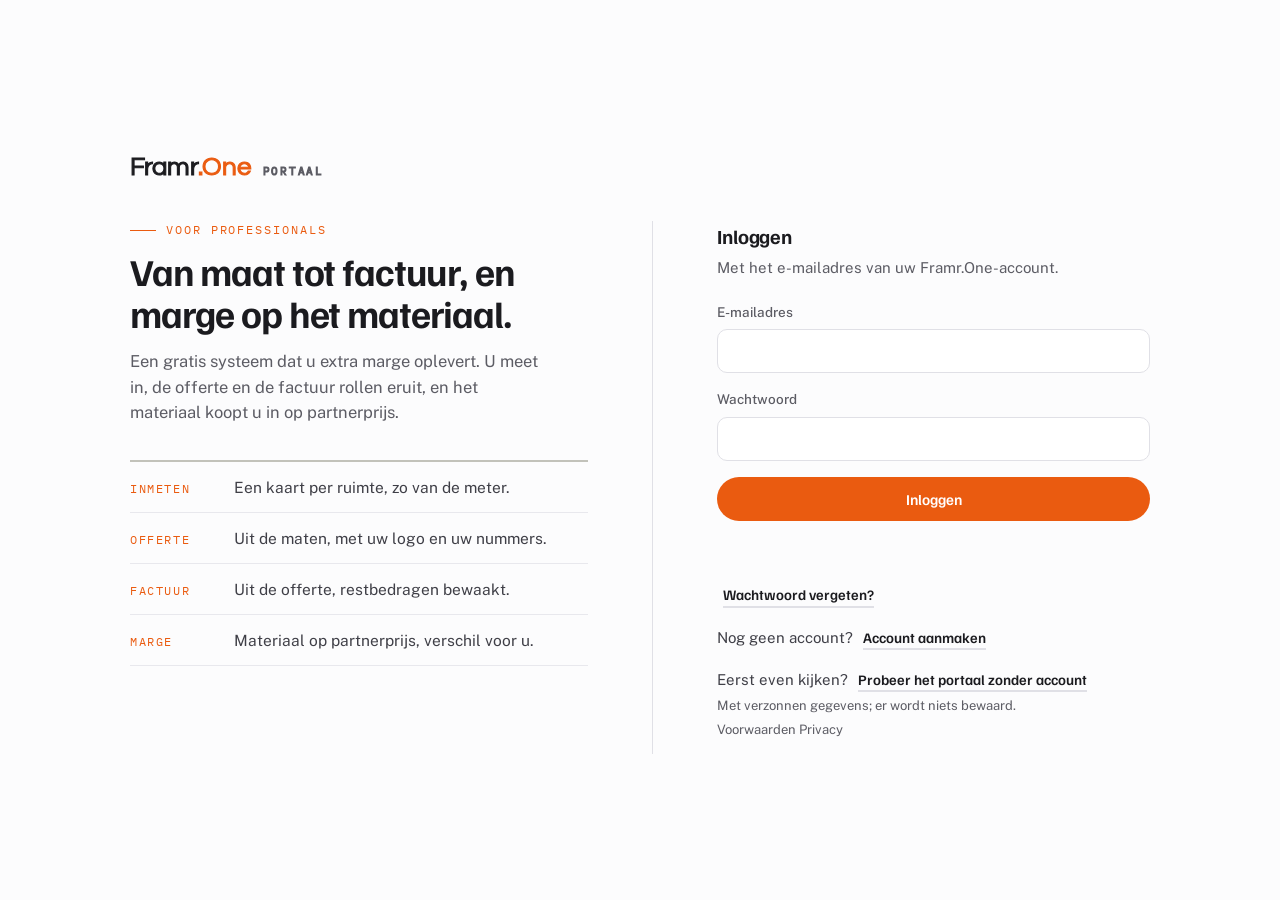
==== commit faa0bb82: "Publicatie Framr.One Portaal 3efe28ff" ====
--- a/index.html
+++ b/index.html
@@ -4,10 +4,14 @@
 <meta charset="utf-8">
 <meta name="viewport" content="width=device-width, initial-scale=1">
 <title>Framr.One Portaal</title>
+<!-- Het icoontje in het tabblad (Jelle, 17-10-2026), uit framr-site/beeldmerk/maak-beeldmerk.mjs. -->
+<link rel="icon" href="/app/favicon.ico" sizes="48x48">
+<link rel="icon" href="/app/icoon.svg" type="image/svg+xml">
+<link rel="apple-touch-icon" href="/app/apple-touch-icon.png">
 <link rel="preconnect" href="https://fonts.googleapis.com">
 <link rel="preconnect" href="https://fonts.gstatic.com" crossorigin>
 <link href="https://fonts.googleapis.com/css2?family=Familjen+Grotesk:wght@500;600;700&family=Questrial&family=Public+Sans:wght@400;500;600&family=IBM+Plex+Mono:wght@400;500&display=swap" rel="stylesheet">
-<link rel="stylesheet" href="/app/framr.css?v=fc09fafd">
+<link rel="stylesheet" href="/app/framr.css?v=3efe28ff">
 </head>
 <body>
 
@@ -28,7 +32,7 @@
   <main class="fr-inhoud" id="fr-scherm"></main>
 </div>
 
-<script src="/app/config.js?v=fc09fafd"></script>
-<script type="module" src="/app/framr.js?v=fc09fafd"></script>
+<script src="/app/config.js?v=3efe28ff"></script>
+<script type="module" src="/app/framr.js?v=3efe28ff"></script>
 </body>
 </html>
--- a/app/framr.css
+++ b/app/framr.css
@@ -385,6 +385,12 @@
 .fr-inlog__vak .fr-knop { width: 100%; }
 .fr-inlog__nieuw { margin: 18px 0 0; font-size: 15px; color: var(--tekst); }
 .fr-inlog__nieuw .fr-actie { margin-left: 6px; }
+.fr-inlog__juridisch { display: flex; gap: 16px; margin-top: 28px; }
+.fr-inlog__juridisch a { color: var(--label); }
+/* Het akkoord bij het aanmelden: vinkje en zin naast elkaar, niet onder elkaar zoals een veld. */
+.fr-form label.fr-akkoord { flex-direction: row; align-items: flex-start; gap: 10px; flex-basis: 100%; font-weight: 400; font-size: 14.5px; color: var(--tekst); margin-top: 6px; }
+.fr-form label.fr-akkoord input { flex: none; margin-top: 2px; }
+.fr-form label.fr-akkoord a { color: inherit; text-decoration: underline; }
 
 /* Op een telefoon komt het formulier boven het verhaal te staan. Wie terugkomt wil inloggen en
    niet eerst langs de uitleg scrollen; wie nieuw is leest gewoon door. */
